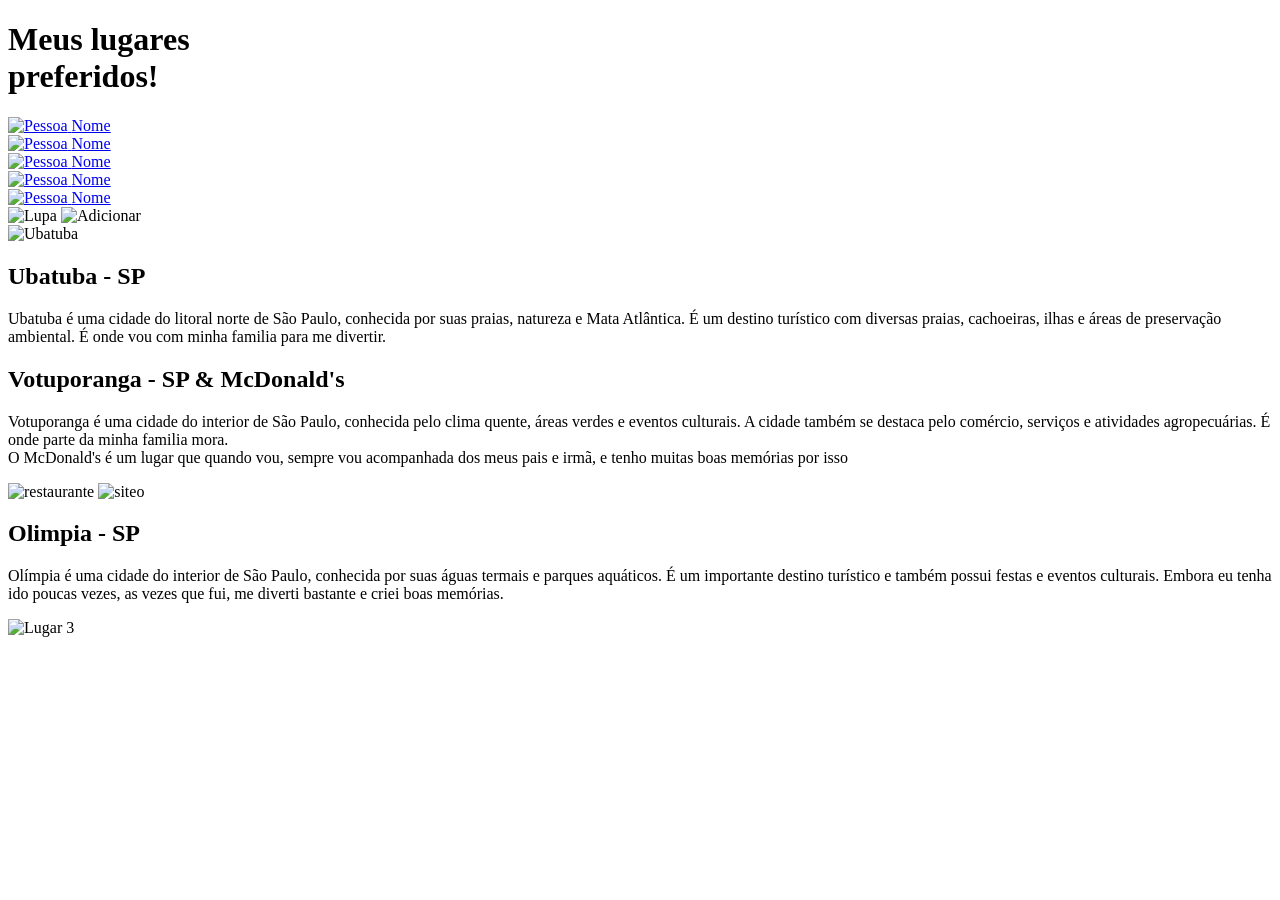
==== LuizaPagina/index.html @ a5dd43dc "Atualizacao PaginaInicial" ====
<!DOCTYPE html>
<html lang="en">
<head>
    <meta charset="UTF-8">
    <meta name="viewport" content="width=device-width, initial-scale=1.0">
    <link rel="stylesheet" href="style.css">
    <title>Luiza</title>
    <link rel="preconnect" href="https://fonts.googleapis.com">
<link rel="preconnect" href="https://fonts.gstatic.com" crossorigin>

<link href="https://fonts.googleapis.com/css2?family=Poppins:wght@300;400;500&display=swap" rel="stylesheet">
</head>
<body>
    <header>

        <h1>Meus lugares<br>preferidos!</h1>

       <div class="pessoas">

    <div class="Bruno">
        <a href="Lugares.html">
            <img src="Bruno.png" alt="Pessoa">
            <span>Nome</span>
        </a>
    </div>

    <div class="Daniel">
        <a href="index2.html">
            <img src="Daniel.png" alt="Pessoa">
            <span>Nome</span>
        </a>
    </div>

    <div class="Joel">
        <a href="index3.html">
            <img src="Joel.png" alt="Pessoa">
            <span>Nome</span>
        </a>
    </div>

    <div class="Luiza">
        <a href="Luiza.html">
            <img src="Pessoas.png" alt="Pessoa">
            <span>Nome</span>
        </a>
    </div>

    <div class="Sarah">
        <a href="index5.html">
            <img src="Sarah.png" alt="Pessoa">
            <span>Nome</span>
        </a>
    </div>
    </div>

    <div class="icones">
    <img src="lupa.png" alt="Lupa">
    <img src="mais.png" alt="Adicionar">
    </div>
        
    </header>

    <main>

    <section class="bloco azul">

        <div class="imagem">
            <img src="praia do lázaro Ubatuba (1).png" alt="Ubatuba">
        </div>

        <div class="texto">
            <h2>Ubatuba - SP</h2>

            <p>
               
                Ubatuba é uma cidade do litoral norte de São Paulo, conhecida por suas praias, natureza e Mata Atlântica. É um destino turístico com diversas praias, cachoeiras, ilhas e áreas de preservação ambiental. É onde vou com minha familia para me divertir.

                   

            </p>
        </div>

    </section>

    <section class="bloco branco">

        <div class="texto">
            <h2>Votuporanga - SP & McDonald's</h2>

            <p>
                Votuporanga é uma cidade do interior de São Paulo, conhecida pelo clima quente, áreas verdes e eventos culturais. A cidade também se destaca pelo comércio, serviços e atividades agropecuárias. É onde parte da minha familia mora.<br>

                O McDonald's é um lugar que quando vou, sempre vou acompanhada dos meus pais e irmã, e tenho muitas boas memórias por isso

            </p>
        </div>

        <div class="imagens-duplas">

    <img src="mcdonaldis.png" class="foto1" alt="restaurante">

    <img src="votuporanga.png" class="foto2" alt="siteo">

</div>

    </section>

    <section class="bloco azul">

        <div class="texto">
            <h2>Olimpia - SP</h2>

            <p>
                Olímpia é uma cidade do interior de São Paulo, conhecida por suas águas termais e parques aquáticos. É um importante destino turístico e também possui festas e eventos culturais. Embora eu tenha ido poucas vezes, as vezes que fui, me diverti bastante e criei boas memórias.
            </p>
        </div>

        <div class="imagem">
            <img src="Olimpia.png" alt="Lugar 3">
        </div>

    </section>

</main>

</body>
</html>
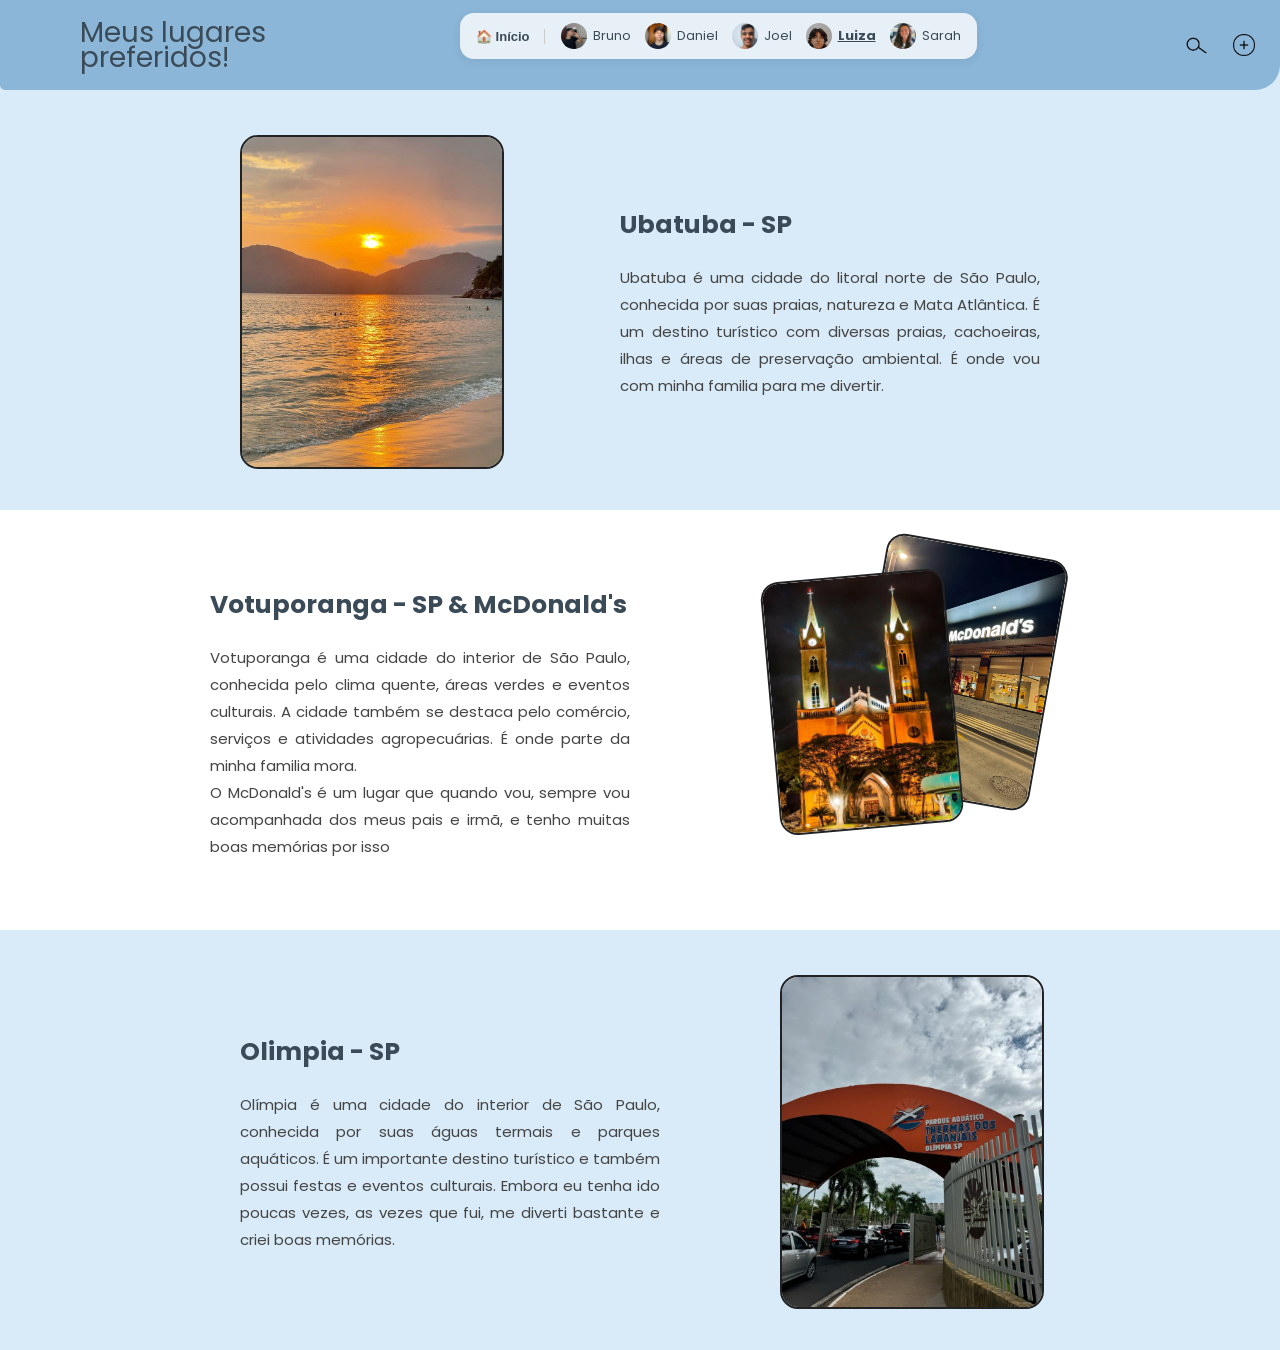
==== commit d48f0aa1: "index Luiza refeito" ====
--- a/LuizaPagina/index.html
+++ b/LuizaPagina/index.html
@@ -3,8 +3,16 @@
 <head>
     <meta charset="UTF-8">
     <meta name="viewport" content="width=device-width, initial-scale=1.0">
-    <link rel="stylesheet" href="style.css">
+    <link rel="stylesheet" href="estilos/style.css">
     <title>Luiza</title>
+    <style>
+        .site-nav{display:flex;align-items:center;gap:14px;flex-wrap:wrap;padding:10px 16px;background:#ffffffcc;border-radius:14px;margin:0 0 18px 0;box-shadow:0 2px 10px rgba(0,0,0,.08);font-family:"Poppins",sans-serif;}
+        .site-nav a{display:flex;align-items:center;gap:6px;text-decoration:none;color:#3b4a57;font-size:13px;}
+        .site-nav img{width:26px;height:26px;border-radius:50%;object-fit:cover;}
+        .site-nav .home-link{font-weight:600;border-right:1px solid #ccc;padding-right:14px;margin-right:2px;}
+        .site-nav a.current{font-weight:700;text-decoration:underline;}
+    </style>
+
     <link rel="preconnect" href="https://fonts.googleapis.com">
 <link rel="preconnect" href="https://fonts.gstatic.com" crossorigin>
 
@@ -15,47 +23,17 @@
 
         <h1>Meus lugares<br>preferidos!</h1>
 
-       <div class="pessoas">
-
-    <div class="Bruno">
-        <a href="Lugares.html">
-            <img src="Bruno.png" alt="Pessoa">
-            <span>Nome</span>
-        </a>
-    </div>
-
-    <div class="Daniel">
-        <a href="index2.html">
-            <img src="Daniel.png" alt="Pessoa">
-            <span>Nome</span>
-        </a>
-    </div>
-
-    <div class="Joel">
-        <a href="index3.html">
-            <img src="Joel.png" alt="Pessoa">
-            <span>Nome</span>
-        </a>
-    </div>
-
-    <div class="Luiza">
-        <a href="Luiza.html">
-            <img src="Pessoas.png" alt="Pessoa">
-            <span>Nome</span>
-        </a>
-    </div>
-
-    <div class="Sarah">
-        <a href="index5.html">
-            <img src="Sarah.png" alt="Pessoa">
-            <span>Nome</span>
-        </a>
-    </div>
-    </div>
-
+           <nav class="site-nav">
+        <a class="home-link" href="../index.html">🏠 Início</a>
+        <a href="../pagina-bruno/index.html"><img src="../assets/avatars/Bruno.png" alt="Bruno"><span>Bruno</span></a>
+        <a href="../DanielPagina/index.html"><img src="../assets/avatars/Daniel.png" alt="Daniel"><span>Daniel</span></a>
+        <a href="../pagina-joel/index.html"><img src="../assets/avatars/Joel.jpeg" alt="Joel"><span>Joel</span></a>
+        <a href="../LuizaPagina/index.html" class="current"><img src="../assets/avatars/Luiza.png" alt="Luiza"><span>Luiza</span></a>
+        <a href="../PaginaSarah/pagina.html"><img src="../assets/avatars/Sarah.png" alt="Sarah"><span>Sarah</span></a>
+    </nav>
     <div class="icones">
-    <img src="lupa.png" alt="Lupa">
-    <img src="mais.png" alt="Adicionar">
+    <img src="../assets/avatars/lupa.png" alt="Lupa">
+    <img src="../assets/avatars/mais.png" alt="Adicionar">
     </div>
         
     </header>
@@ -65,7 +43,7 @@
     <section class="bloco azul">
 
         <div class="imagem">
-            <img src="praia do lázaro Ubatuba (1).png" alt="Ubatuba">
+            <img src="imagens/praia do lázaro Ubatuba (1).png" alt="Ubatuba">
         </div>
 
         <div class="texto">
@@ -97,9 +75,9 @@
 
         <div class="imagens-duplas">
 
-    <img src="mcdonaldis.png" class="foto1" alt="restaurante">
+    <img src="imagens/mcdonaldis.png" class="foto1" alt="restaurante">
 
-    <img src="votuporanga.png" class="foto2" alt="siteo">
+    <img src="imagens/votuporanga.png" class="foto2" alt="siteo">
 
 </div>
 
@@ -116,7 +94,7 @@
         </div>
 
         <div class="imagem">
-            <img src="Olimpia.png" alt="Lugar 3">
+            <img src="imagens/Olimpia.png" alt="Lugar 3">
         </div>
 
     </section>
@@ -124,4 +102,4 @@
 </main>
 
 </body>
-</html>+</html>
--- a/LuizaPagina/estilos/style.css
+++ b/LuizaPagina/estilos/style.css
@@ -0,0 +1,316 @@
+body{
+    margin: 0;
+    background:#d9ebf8;
+}
+
+header{
+    width: 100%;
+    height: 90px;
+    background: #8bb6d8;
+
+    display: flex;
+    justify-content: flex-start;
+    align-items: center;
+
+    border-bottom-right-radius: 25px;
+    border-bottom-left-radius: 5px;
+
+    display: flex;
+}
+
+h1{
+    width: 260px;
+    font-family: "Poppins", sans-serif;
+    font-size: 28px;
+    font-weight: 400;
+    color: #3b4a57;
+    line-height: 0.9;
+
+    margin-left: 80px;
+    margin-right: 120px;
+
+    flex-shrink: 0;
+}
+
+.pessoas{
+    display: flex;
+    gap: 15px; 
+    margin-left: 10px;
+}
+
+.pessoa a{
+    display: flex;
+    align-items: center;
+    gap: 5px; 
+}
+
+.pessoa img{
+    width: 30px;
+    height: auto;
+}
+
+.pessoa p{
+    font-family: "Poppins", sans-serif;
+    color: #3b4a57;
+
+}
+
+.pessoa span{
+    font-family: "Poppins", sans-serif;
+    color: #3b4a57;
+    font-size: 12px;
+}
+
+.pessoas {
+    display: flex;
+    align-items: center;
+}
+
+
+.icones{
+    display: flex;
+    align-items: center;
+    gap: 15px;
+
+    margin-left: auto;
+    margin-right: 30px;
+  margin-right: 25px;}
+
+.icones img:first-child{
+    width: 45px;
+}
+
+.icones img:last-child{
+    width: 22px;
+}
+
+main{
+
+    width:100%;
+
+}
+
+
+.bloco{
+
+    width:100%;
+    height:420px;
+
+    display:flex;
+
+    justify-content:center;
+
+    align-items:center;
+
+    gap:120px;
+
+}
+
+
+.azul{
+
+    background:#d9ebf8;
+
+}
+
+.branco{
+
+    background:white;
+
+}
+
+
+.imagem{
+
+    width:260px;
+    height:330px;
+
+}
+
+.imagem img{
+
+    width:100%;
+    height:100%;
+
+    object-fit:cover;
+
+    border:2px solid #222;
+
+    border-radius:18px;
+
+}
+
+.inclinada{
+
+    transform:rotate(-7deg);
+
+}
+
+
+.texto{
+
+    width:420px;
+
+}
+
+.texto h2{
+
+    font-family:"Poppins",sans-serif;
+
+    color:#3b4a57;
+
+    font-size:25px;
+
+    margin-bottom:20px;
+
+}
+
+.texto p{
+
+    font-family:"Poppins",sans-serif;
+
+    font-size:14px;
+
+    line-height:1.8;
+
+    color:#333;
+
+    text-align:justify;
+
+}
+
+main{
+    width:100%;
+}
+
+
+.sessao{
+
+    width:100%;
+    min-height:420px;
+
+    display:flex;
+
+    justify-content:center;
+
+    align-items:center;
+
+    gap:120px;
+
+    padding:60px 100px;
+
+}
+
+.azul{
+    background:#d9ebf8;
+}
+
+.branca{
+    background:white;
+}
+
+
+.foto{
+
+    width:260px;
+    height:320px;
+
+    flex-shrink:0;
+
+}
+
+.foto img{
+
+    width:100%;
+    height:100%;
+
+    object-fit:cover;
+
+    border:2px solid #333;
+
+    border-radius:18px;
+
+}
+
+.inclinada{
+
+    transform:rotate(-8deg);
+
+}
+
+.texto{
+
+    width:420px;
+
+}
+
+.texto p{
+
+    font-size:15px;
+
+    color:#444;
+
+    line-height:1.8;
+
+    text-align:justify;
+
+}
+
+footer{
+
+    width:100%;
+    height:70px;
+
+    background:#8bb6d8;
+
+    border-top-right-radius:25px;
+    border-top-left-radius:5px;
+
+}
+
+.infoPessoa span{
+    font-family: "Poppins", sans-serif;
+    color: #3b4a57;
+    font-size: 12px;
+
+    white-space: nowrap;
+}
+
+.imagens-duplas{
+    position: relative;
+
+    width: 320px;
+    height: 350px;
+}
+
+.imagens-duplas img{
+    position: absolute;
+
+    width: 180px;
+    height: 250px;
+
+    object-fit: cover;
+
+    border: 2px solid #222;
+    border-radius: 18px;
+}
+
+.foto1{
+
+    right: 20px;
+
+    top: 0;
+
+    transform: rotate(10deg);
+
+}
+
+.foto2{
+
+    left: 20px;
+
+    top: 30px;
+
+    transform: rotate(-5deg);
+
+}
